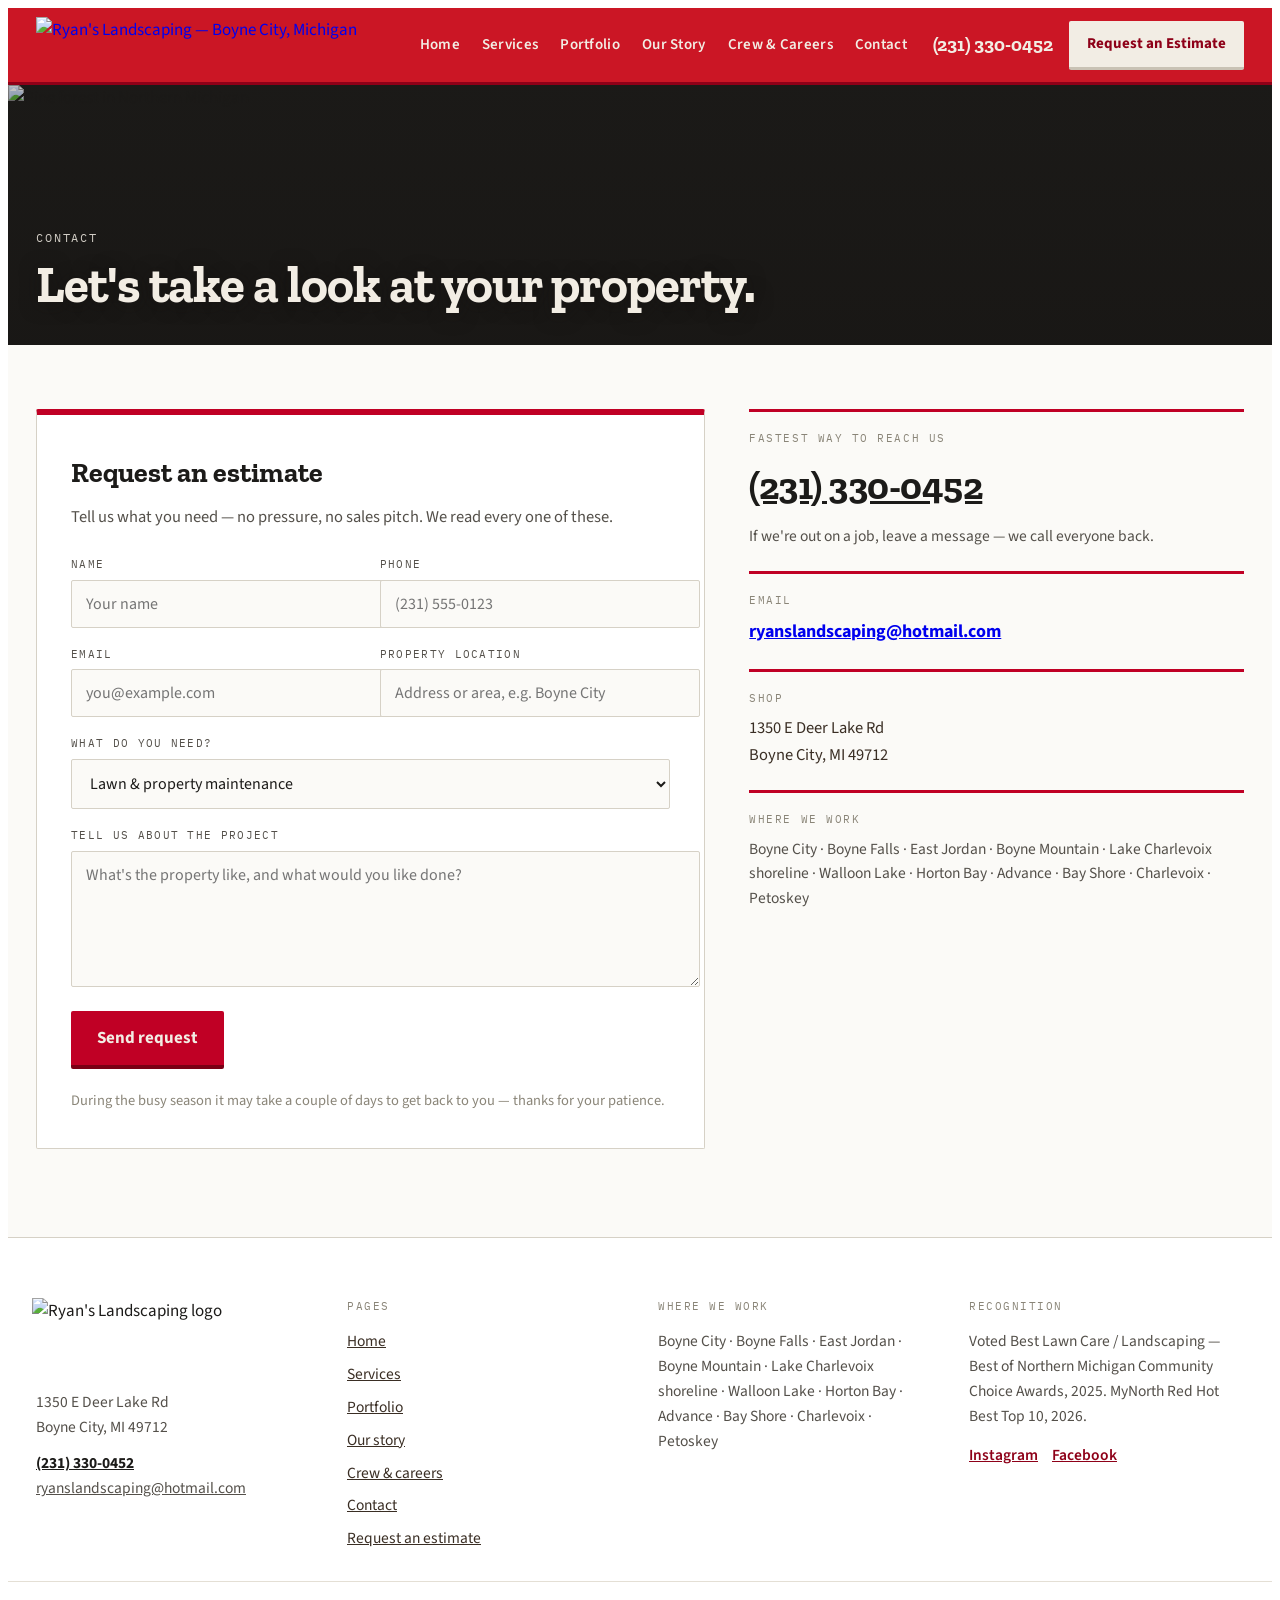
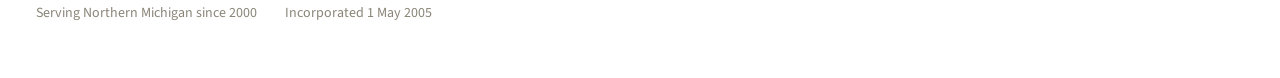
==== contact.html @ 9c2f8ccc "Add files via upload" ====
<!DOCTYPE html>
<html lang="en">
<head>
<meta charset="utf-8">
<meta name="viewport" content="width=device-width, initial-scale=1">
<title>Contact — Ryan's Landscaping</title>
<meta name="description" content="Full-service landscaping, lawn maintenance and snow removal in Boyne City and Northern Michigan since 2000.">
<link rel="preconnect" href="https://fonts.googleapis.com">
<link rel="preconnect" href="https://fonts.gstatic.com" crossorigin>
<link href="https://fonts.googleapis.com/css2?family=Zilla+Slab:ital,wght@0,400;0,600;0,700;1,600;1,700&family=Source+Sans+3:ital,wght@0,400;0,600;0,700;1,400&family=IBM+Plex+Mono:wght@400;500&display=swap" rel="stylesheet">
<link rel="stylesheet" href="styles.css">
</head>
<body>
<div data-screen-label="Contact" style="font-family:'Source Sans 3',system-ui,sans-serif;font-size:17px;line-height:1.6;background:#FBFAF7;color:#1C1B19">
  <div style="position:sticky;top:0;z-index:60">
<header style="background:#CB1625;color:#F2EDE4;border-bottom:3px solid #8E0018">
  <div style="max-width:1280px;margin:0 auto;padding:9px 28px;display:flex;align-items:center;gap:26px">
    <a href="index.html" style="display:flex;align-items:center;text-decoration:none;flex-shrink:0">
      <img src="images/logo-red.png" alt="Ryan's Landscaping — Boyne City, Michigan" style="height:56px;width:auto;display:block">
    </a>
    <nav style="display:flex;flex-wrap:wrap;gap:8px 22px;margin-left:auto;font-size:15px;font-weight:600;letter-spacing:0.02em;white-space:nowrap">
      <a href="index.html" style="color:#F2EDE4;text-decoration:none">Home</a>
      <a href="services.html" style="color:#F2EDE4;text-decoration:none">Services</a>
      <a href="portfolio.html" style="color:#F2EDE4;text-decoration:none">Portfolio</a>
      <a href="story.html" style="color:#F2EDE4;text-decoration:none">Our Story</a>
      <a href="crew.html" style="color:#F2EDE4;text-decoration:none">Crew &amp; Careers</a>
      <a href="contact.html" style="color:#F2EDE4;text-decoration:none">Contact</a>
    </nav>
    <div style="display:flex;align-items:center;gap:16px;flex-shrink:0">
      <a href="tel:+12313300452" style="color:#F2EDE4;text-decoration:none;font-family:'Zilla Slab',Georgia,serif;font-weight:700;font-size:19px;white-space:nowrap">(231) 330-0452</a>
      <a href="contact.html" style="background:#F2EDE4;color:#8E0018;text-decoration:none;font-weight:700;font-size:15px;padding:11px 18px;border-radius:2px;white-space:nowrap;border-bottom:3px solid #C9C2B4">Request an Estimate</a>
    </div>
  </div>
</header>
</div>

  <section style="position:relative;height:260px;overflow:hidden;background:#1C1B19">
    <img src="images/forest.jpg" alt="Pine forest in Northern Michigan" style="position:absolute;inset:0;width:100%;height:100%;object-fit:cover">
    <div style="position:absolute;inset:0;background:linear-gradient(to top,rgba(24,22,20,0.72),rgba(24,22,20,0.25))"></div>
    <div style="position:absolute;inset:0;display:flex;align-items:flex-end">
      <div style="max-width:1280px;width:100%;margin:0 auto;padding:0 28px 34px">
        <div style="font-family:'IBM Plex Mono',monospace;font-size:11.5px;letter-spacing:0.16em;text-transform:uppercase;color:#F2EDE4;opacity:0.85;margin-bottom:10px">Contact</div>
        <h1 style="font-family:'Zilla Slab',Georgia,serif;font-weight:700;font-size:clamp(34px,4vw,54px);line-height:1.04;letter-spacing:-1px;margin:0;color:#F2EDE4;text-shadow:0 2px 18px rgba(20,18,16,0.5)">Let's take a look at your property.</h1>
      </div>
    </div>
  </section>

  <section style="max-width:1280px;margin:0 auto;padding:64px 28px 88px">
    <div style="display:grid;grid-template-columns:minmax(0,1.15fr) minmax(0,0.85fr);gap:44px;align-items:start">
      <div style="background:#FFFFFF;border:1px solid #D6D1C6;border-top:6px solid #C00025;border-radius:2px;padding:36px 34px">
        <h2 style="font-family:'Zilla Slab',Georgia,serif;font-weight:700;font-size:28px;margin:0 0 8px">Request an estimate</h2>
        <p style="margin:0 0 26px;font-size:16.5px;color:#54504A">Tell us what you need — no pressure, no sales pitch. We read every one of these.</p>
        <form onsubmit="return sendRequest(this)"><div style="display:grid;grid-template-columns:1fr 1fr;gap:18px">
          <label style="display:grid;gap:6px">
            <span style="font-family:'IBM Plex Mono',monospace;font-size:11px;letter-spacing:0.12em;text-transform:uppercase;color:#54504A">Name</span>
            <input type="text" name="name" placeholder="Your name" style="width:100%;font-family:'Source Sans 3',sans-serif;font-size:16px;padding:12px 14px;border:1px solid #D6D1C6;border-radius:2px;background:#FBFAF7;color:#1C1B19">
          </label>
          <label style="display:grid;gap:6px">
            <span style="font-family:'IBM Plex Mono',monospace;font-size:11px;letter-spacing:0.12em;text-transform:uppercase;color:#54504A">Phone</span>
            <input type="tel" name="phone" placeholder="(231) 555-0123" style="width:100%;font-family:'Source Sans 3',sans-serif;font-size:16px;padding:12px 14px;border:1px solid #D6D1C6;border-radius:2px;background:#FBFAF7;color:#1C1B19">
          </label>
          <label style="display:grid;gap:6px">
            <span style="font-family:'IBM Plex Mono',monospace;font-size:11px;letter-spacing:0.12em;text-transform:uppercase;color:#54504A">Email</span>
            <input type="email" name="email" placeholder="you@example.com" style="width:100%;font-family:'Source Sans 3',sans-serif;font-size:16px;padding:12px 14px;border:1px solid #D6D1C6;border-radius:2px;background:#FBFAF7;color:#1C1B19">
          </label>
          <label style="display:grid;gap:6px">
            <span style="font-family:'IBM Plex Mono',monospace;font-size:11px;letter-spacing:0.12em;text-transform:uppercase;color:#54504A">Property location</span>
            <input type="text" name="address" placeholder="Address or area, e.g. Boyne City" style="width:100%;font-family:'Source Sans 3',sans-serif;font-size:16px;padding:12px 14px;border:1px solid #D6D1C6;border-radius:2px;background:#FBFAF7;color:#1C1B19">
          </label>
          <label style="display:grid;gap:6px;grid-column:1 / -1">
            <span style="font-family:'IBM Plex Mono',monospace;font-size:11px;letter-spacing:0.12em;text-transform:uppercase;color:#54504A">What do you need?</span>
            <select name="service" style="width:100%;font-family:'Source Sans 3',sans-serif;font-size:16px;padding:12px 14px;border:1px solid #D6D1C6;border-radius:2px;background:#FBFAF7;color:#1C1B19">
              <option>Lawn &amp; property maintenance</option>
              <option>Snow removal</option>
              <option>Landscape design &amp; installation</option>
              <option>Hardscaping &amp; stonework</option>
              <option>Tree services</option>
              <option>Something else / not sure</option>
            </select>
          </label>
          <label style="display:grid;gap:6px;grid-column:1 / -1">
            <span style="font-family:'IBM Plex Mono',monospace;font-size:11px;letter-spacing:0.12em;text-transform:uppercase;color:#54504A">Tell us about the project</span>
            <textarea rows="5" name="message" placeholder="What's the property like, and what would you like done?" style="width:100%;font-family:'Source Sans 3',sans-serif;font-size:16px;padding:12px 14px;border:1px solid #D6D1C6;border-radius:2px;background:#FBFAF7;color:#1C1B19;resize:vertical"></textarea>
          </label>
        </div>
        <div style="display:flex;align-items:center;gap:18px;margin-top:24px;flex-wrap:wrap">
          <button type="submit" style="font-family:'Source Sans 3',sans-serif;background:#C00025;color:#F2EDE4;font-weight:700;font-size:17px;padding:15px 26px;border-radius:2px;border:none;border-bottom:4px solid #7A0015;cursor:pointer">Send request</button>
          <span id="sent-note" style="display:none;font-size:15.5px;color:#4E8B2C;font-weight:600">Your email app should open with everything filled in — if it doesn't, just call us.</span>
        </div>
        </form><p style="margin:20px 0 0;font-size:14.5px;color:#8A8578">During the busy season it may take a couple of days to get back to you — thanks for your patience.</p>
      </div>

      <div style="display:grid;gap:22px">
        <div style="border-top:3px solid #C00025;padding-top:18px">
          <div style="font-family:'IBM Plex Mono',monospace;font-size:11px;letter-spacing:0.14em;text-transform:uppercase;color:#8A8578;margin-bottom:8px">Fastest way to reach us</div>
          <a href="tel:+12313300452" style="font-family:'Zilla Slab',Georgia,serif;font-weight:700;font-size:clamp(28px,3vw,38px);letter-spacing:-0.5px;color:#1C1B19">(231) 330-0452</a>
          <p style="margin:8px 0 0;font-size:15.5px;color:#54504A">If we're out on a job, leave a message — we call everyone back.</p>
        </div>
        <div style="border-top:3px solid #C00025;padding-top:18px">
          <div style="font-family:'IBM Plex Mono',monospace;font-size:11px;letter-spacing:0.14em;text-transform:uppercase;color:#8A8578;margin-bottom:8px">Email</div>
          <a href="mailto:ryanslandscaping@hotmail.com" style="font-weight:700;font-size:18px">ryanslandscaping@hotmail.com</a>
        </div>
        <div style="border-top:3px solid #C00025;padding-top:18px">
          <div style="font-family:'IBM Plex Mono',monospace;font-size:11px;letter-spacing:0.14em;text-transform:uppercase;color:#8A8578;margin-bottom:8px">Shop</div>
          <p style="margin:0;font-size:16.5px;color:#3A2E24">1350 E Deer Lake Rd<br>Boyne City, MI 49712</p>
        </div>
        <div style="border-top:3px solid #C00025;padding-top:18px">
          <div style="font-family:'IBM Plex Mono',monospace;font-size:11px;letter-spacing:0.14em;text-transform:uppercase;color:#8A8578;margin-bottom:8px">Where we work</div>
          <p style="margin:0;font-size:15.5px;color:#54504A">Boyne City · Boyne Falls · East Jordan · Boyne Mountain · Lake Charlevoix shoreline · Walloon Lake · Horton Bay · Advance · Bay Shore · Charlevoix · Petoskey</p>
        </div>
      </div>
    </div>
  </section>

  <footer style="background:#FFFFFF;color:#1C1B19;border-top:1px solid #D6D1C6;font-family:'Source Sans 3',system-ui,sans-serif;font-size:17px;line-height:1.6">
  <div style="max-width:1280px;margin:0 auto;padding:60px 28px 30px;display:grid;grid-template-columns:repeat(auto-fit,minmax(215px,1fr));gap:36px">
    <div>
      <img src="images/logo-white.png" alt="Ryan's Landscaping logo" style="height:76px;width:auto;display:block;margin-bottom:16px;margin-left:-4px">
      <p style="margin:0;font-size:15.5px;color:#54504A">1350 E Deer Lake Rd<br>Boyne City, MI 49712</p>
      <p style="margin:12px 0 0;font-size:15.5px"><a href="tel:+12313300452" style="color:#1C1B19;font-weight:700">(231) 330-0452</a><br><a href="mailto:ryanslandscaping@hotmail.com" style="color:#54504A">ryanslandscaping@hotmail.com</a></p>
    </div>
    <div>
      <div style="font-family:'IBM Plex Mono',monospace;font-size:11px;letter-spacing:0.14em;text-transform:uppercase;color:#8A8578;margin-bottom:14px">Pages</div>
      <div style="display:grid;gap:8px;font-size:15.5px">
        <a href="index.html" style="color:#3A2E24">Home</a>
        <a href="services.html" style="color:#3A2E24">Services</a>
        <a href="portfolio.html" style="color:#3A2E24">Portfolio</a>
        <a href="story.html" style="color:#3A2E24">Our story</a>
        <a href="crew.html" style="color:#3A2E24">Crew &amp; careers</a>
        <a href="contact.html" style="color:#3A2E24">Contact</a>
        <a href="contact.html" style="color:#3A2E24">Request an estimate</a>
      </div>
    </div>
    <div>
      <div style="font-family:'IBM Plex Mono',monospace;font-size:11px;letter-spacing:0.14em;text-transform:uppercase;color:#8A8578;margin-bottom:14px">Where we work</div>
      <p style="margin:0;font-size:15.5px;color:#54504A">Boyne City · Boyne Falls · East Jordan · Boyne Mountain · Lake Charlevoix shoreline · Walloon Lake · Horton Bay · Advance · Bay Shore · Charlevoix · Petoskey</p>
    </div>
    <div>
      <div style="font-family:'IBM Plex Mono',monospace;font-size:11px;letter-spacing:0.14em;text-transform:uppercase;color:#8A8578;margin-bottom:14px">Recognition</div>
      <p style="margin:0 0 14px;font-size:15.5px;color:#54504A">Voted Best Lawn Care / Landscaping — Best of Northern Michigan Community Choice Awards, 2025. MyNorth Red Hot Best Top 10, 2026.</p>
      <div style="display:flex;gap:14px;font-size:15.5px">
        <a href="https://www.instagram.com/ryanslandscaping_boyne/" style="color:#8E0018;font-weight:600">Instagram</a>
        <a href="https://www.facebook.com/p/Ryans-Landscaping-Inc-100071827189991/" style="color:#8E0018;font-weight:600">Facebook</a>
      </div>
    </div>
  </div>
  <div style="max-width:1280px;margin:0 auto;padding:20px 28px 46px;border-top:1px solid #E4DFD5;display:flex;flex-wrap:wrap;gap:12px 28px;font-size:14px;color:#8A8578">
    <span>Serving Northern Michigan since 2000</span>
    <span>Incorporated 1 May 2005</span>
  </div>
</footer>
</div>
<script src="script.js"></script>
</body>
</html>
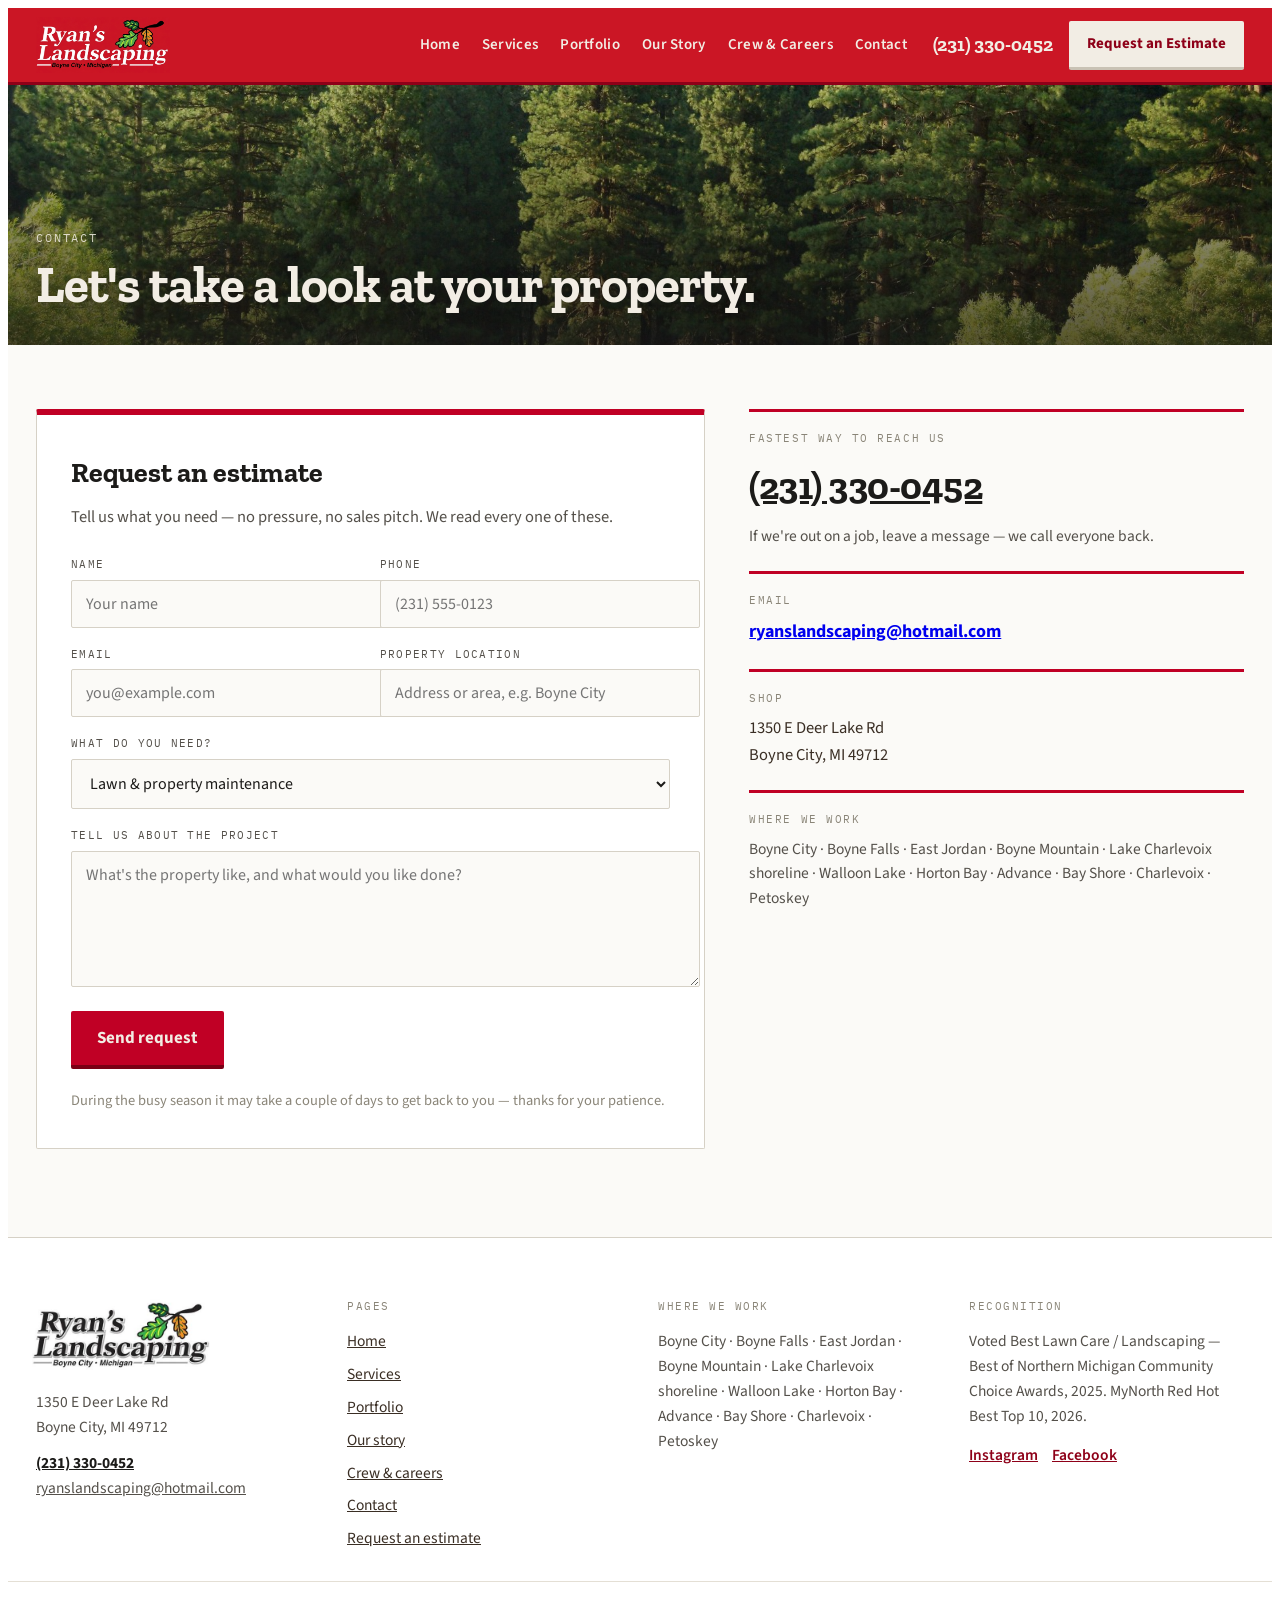
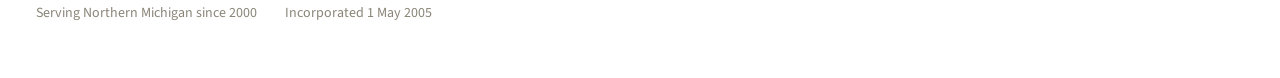
==== commit ca99df89: "Add files via upload" ====
--- a/contact.html
+++ b/contact.html
@@ -150,6 +150,14 @@
   </div>
 </footer>
 </div>
-<script src="script.js"></script>
+<script>
+function sendRequest(form) {
+  var f = form.elements;
+  var body = ['Name: ' + f.name.value, 'Phone: ' + f.phone.value, 'Email: ' + f.email.value, 'Property: ' + f.address.value, 'Service: ' + f.service.value, '', f.message.value].join('\n');
+  window.location.href = 'mailto:ryanslandscaping@hotmail.com?subject=' + encodeURIComponent('Estimate request — ' + (f.name.value || 'new inquiry')) + '&body=' + encodeURIComponent(body);
+  var n = document.getElementById('sent-note'); if (n) n.style.display = 'inline';
+  return false;
+}
+</script>
 </body>
 </html>
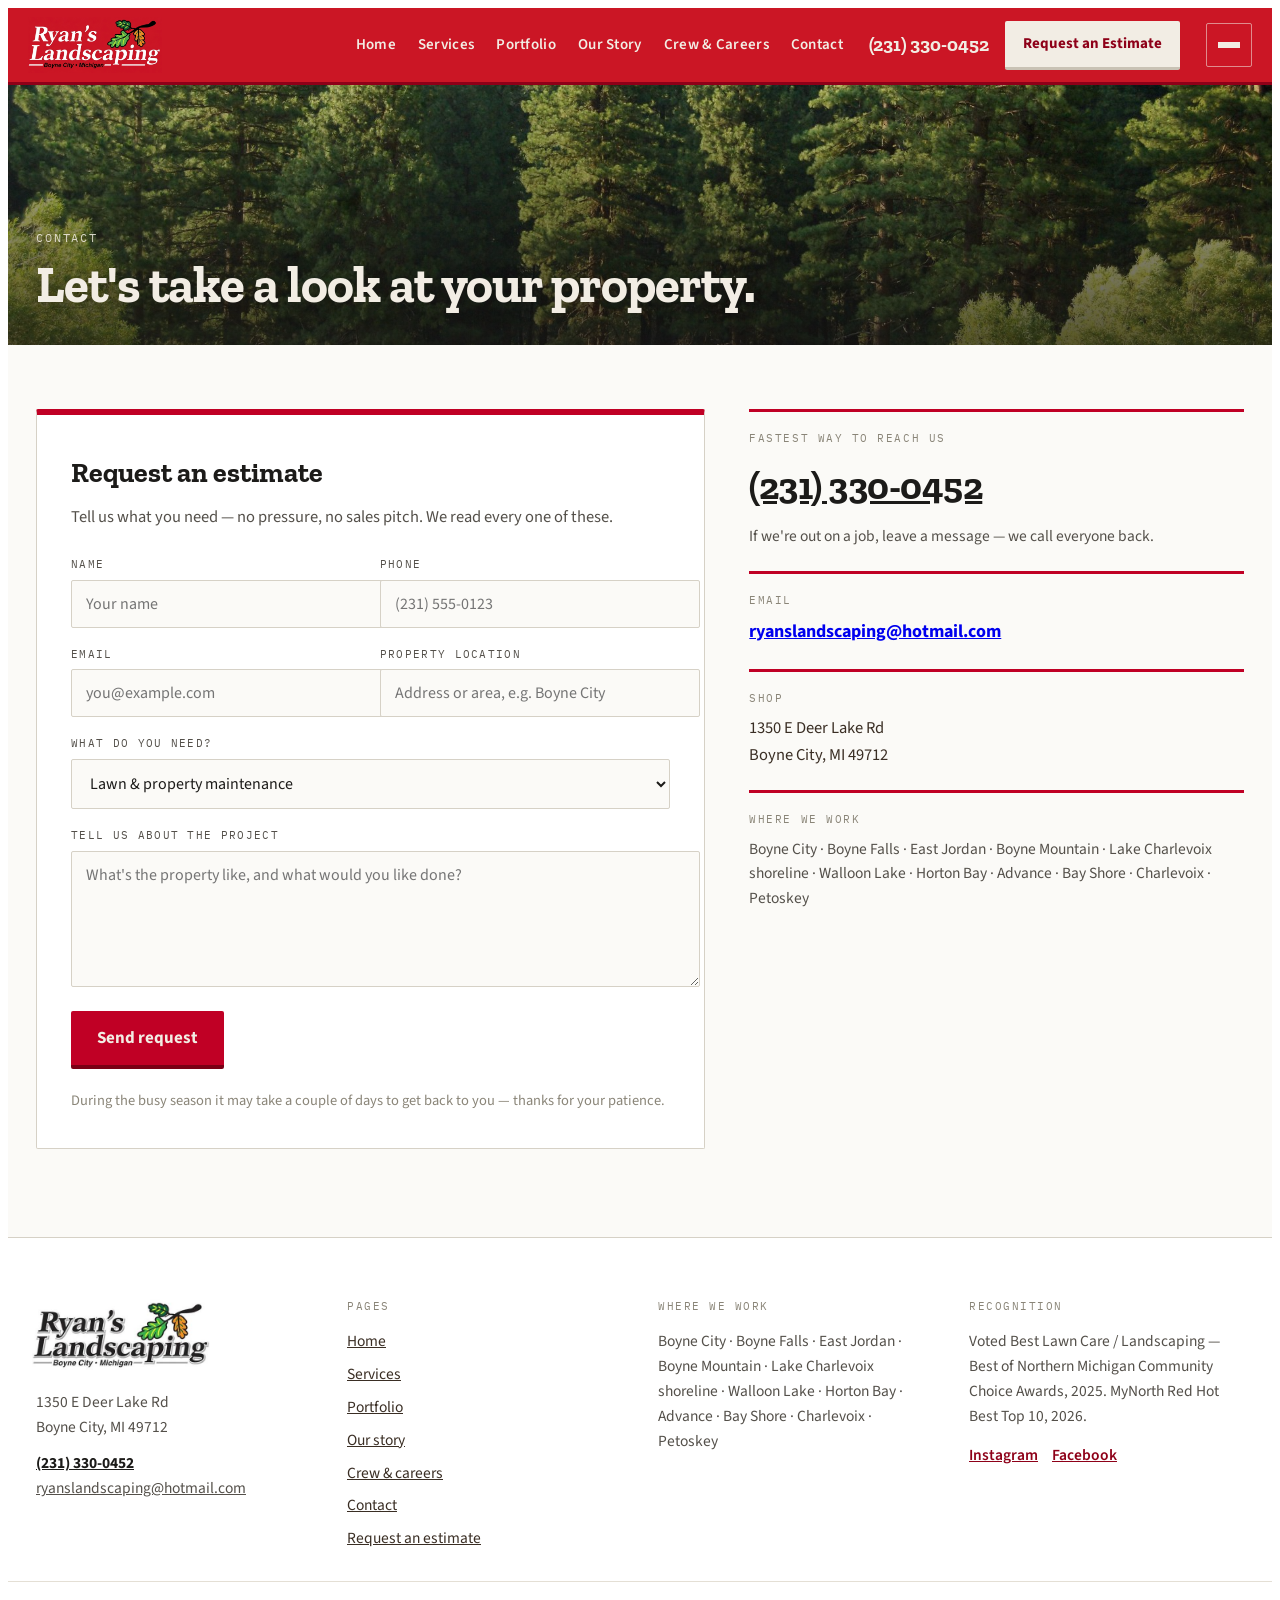
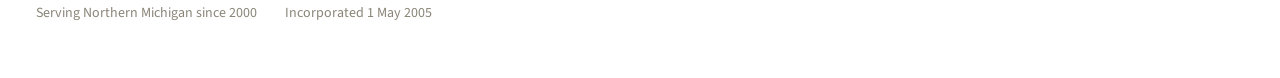
==== commit 08e3dd2a: "Add files via upload" ====
--- a/contact.html
+++ b/contact.html
@@ -14,11 +14,11 @@
 <div data-screen-label="Contact" style="font-family:'Source Sans 3',system-ui,sans-serif;font-size:17px;line-height:1.6;background:#FBFAF7;color:#1C1B19">
   <div style="position:sticky;top:0;z-index:60">
 <header style="background:#CB1625;color:#F2EDE4;border-bottom:3px solid #8E0018">
-  <div style="max-width:1280px;margin:0 auto;padding:9px 28px;display:flex;align-items:center;gap:26px">
-    <a href="index.html" style="display:flex;align-items:center;text-decoration:none;flex-shrink:0">
+  <div style="max-width:1280px;margin:0 auto;padding:9px 20px;display:flex;align-items:center;gap:26px">
+    <a href="index.html" style="display:flex;align-items:center;text-decoration:none;flex-shrink:0;margin-right:auto">
       <img src="images/logo-red.png" alt="Ryan's Landscaping — Boyne City, Michigan" style="height:56px;width:auto;display:block">
     </a>
-    <nav style="display:flex;flex-wrap:wrap;gap:8px 22px;margin-left:auto;font-size:15px;font-weight:600;letter-spacing:0.02em;white-space:nowrap">
+    <nav class="rl-nav-desktop" style="display:flex;flex-wrap:wrap;gap:8px 22px;font-size:15px;font-weight:600;letter-spacing:0.02em;white-space:nowrap">
       <a href="index.html" style="color:#F2EDE4;text-decoration:none">Home</a>
       <a href="services.html" style="color:#F2EDE4;text-decoration:none">Services</a>
       <a href="portfolio.html" style="color:#F2EDE4;text-decoration:none">Portfolio</a>
@@ -26,10 +26,27 @@
       <a href="crew.html" style="color:#F2EDE4;text-decoration:none">Crew &amp; Careers</a>
       <a href="contact.html" style="color:#F2EDE4;text-decoration:none">Contact</a>
     </nav>
-    <div style="display:flex;align-items:center;gap:16px;flex-shrink:0">
+    <div class="rl-nav-desktop" style="display:flex;align-items:center;gap:16px;flex-shrink:0">
       <a href="tel:+12313300452" style="color:#F2EDE4;text-decoration:none;font-family:'Zilla Slab',Georgia,serif;font-weight:700;font-size:19px;white-space:nowrap">(231) 330-0452</a>
       <a href="contact.html" style="background:#F2EDE4;color:#8E0018;text-decoration:none;font-weight:700;font-size:15px;padding:11px 18px;border-radius:2px;white-space:nowrap;border-bottom:3px solid #C9C2B4">Request an Estimate</a>
     </div>
+    <button class="rl-nav-toggle" onclick="var m=document.getElementById('rl-mobile-menu');m.style.display=(m.style.display==='block')?'none':'block'" aria-label="Toggle menu" style="flex-direction:column;justify-content:center;gap:5px;width:46px;height:44px;background:transparent;border:1px solid rgba(242,237,228,0.55);border-radius:2px;cursor:pointer;padding:10px 11px">
+      <span style="display:block;height:2px;background:#F2EDE4"></span>
+      <span style="display:block;height:2px;background:#F2EDE4"></span>
+      <span style="display:block;height:2px;background:#F2EDE4"></span>
+    </button>
+  </div>
+  <div id="rl-mobile-menu" style="display:none">
+    <nav class="rl-nav-mobile" style="display:flex;flex-direction:column;padding:4px 20px 18px;border-top:1px solid rgba(242,237,228,0.25)">
+      <a href="index.html" style="color:#F2EDE4;text-decoration:none;font-size:17px;font-weight:600;padding:13px 6px;border-bottom:1px solid rgba(242,237,228,0.14)">Home</a>
+      <a href="services.html" style="color:#F2EDE4;text-decoration:none;font-size:17px;font-weight:600;padding:13px 6px;border-bottom:1px solid rgba(242,237,228,0.14)">Services</a>
+      <a href="portfolio.html" style="color:#F2EDE4;text-decoration:none;font-size:17px;font-weight:600;padding:13px 6px;border-bottom:1px solid rgba(242,237,228,0.14)">Portfolio</a>
+      <a href="story.html" style="color:#F2EDE4;text-decoration:none;font-size:17px;font-weight:600;padding:13px 6px;border-bottom:1px solid rgba(242,237,228,0.14)">Our Story</a>
+      <a href="crew.html" style="color:#F2EDE4;text-decoration:none;font-size:17px;font-weight:600;padding:13px 6px;border-bottom:1px solid rgba(242,237,228,0.14)">Crew &amp; Careers</a>
+      <a href="contact.html" style="color:#F2EDE4;text-decoration:none;font-size:17px;font-weight:600;padding:13px 6px;border-bottom:1px solid rgba(242,237,228,0.14)">Contact</a>
+      <a href="tel:+12313300452" style="color:#F2EDE4;text-decoration:none;font-family:'Zilla Slab',Georgia,serif;font-weight:700;font-size:19px;padding:14px 6px 4px">Call (231) 330-0452</a>
+      <a href="contact.html" style="margin-top:14px;background:#F2EDE4;color:#8E0018;text-decoration:none;text-align:center;font-weight:700;font-size:16px;padding:13px;border-radius:2px;border-bottom:3px solid #C9C2B4">Request an Estimate</a>
+    </nav>
   </div>
 </header>
 </div>
@@ -46,11 +63,11 @@
   </section>
 
   <section style="max-width:1280px;margin:0 auto;padding:64px 28px 88px">
-    <div style="display:grid;grid-template-columns:minmax(0,1.15fr) minmax(0,0.85fr);gap:44px;align-items:start">
+    <div class="two-col" style="display:grid;grid-template-columns:minmax(0,1.15fr) minmax(0,0.85fr);gap:44px;align-items:start">
       <div style="background:#FFFFFF;border:1px solid #D6D1C6;border-top:6px solid #C00025;border-radius:2px;padding:36px 34px">
         <h2 style="font-family:'Zilla Slab',Georgia,serif;font-weight:700;font-size:28px;margin:0 0 8px">Request an estimate</h2>
         <p style="margin:0 0 26px;font-size:16.5px;color:#54504A">Tell us what you need — no pressure, no sales pitch. We read every one of these.</p>
-        <form onsubmit="return sendRequest(this)"><div style="display:grid;grid-template-columns:1fr 1fr;gap:18px">
+        <form onsubmit="return sendRequest(this)"><div class="form-grid" style="display:grid;grid-template-columns:1fr 1fr;gap:18px">
           <label style="display:grid;gap:6px">
             <span style="font-family:'IBM Plex Mono',monospace;font-size:11px;letter-spacing:0.12em;text-transform:uppercase;color:#54504A">Name</span>
             <input type="text" name="name" placeholder="Your name" style="width:100%;font-family:'Source Sans 3',sans-serif;font-size:16px;padding:12px 14px;border:1px solid #D6D1C6;border-radius:2px;background:#FBFAF7;color:#1C1B19">
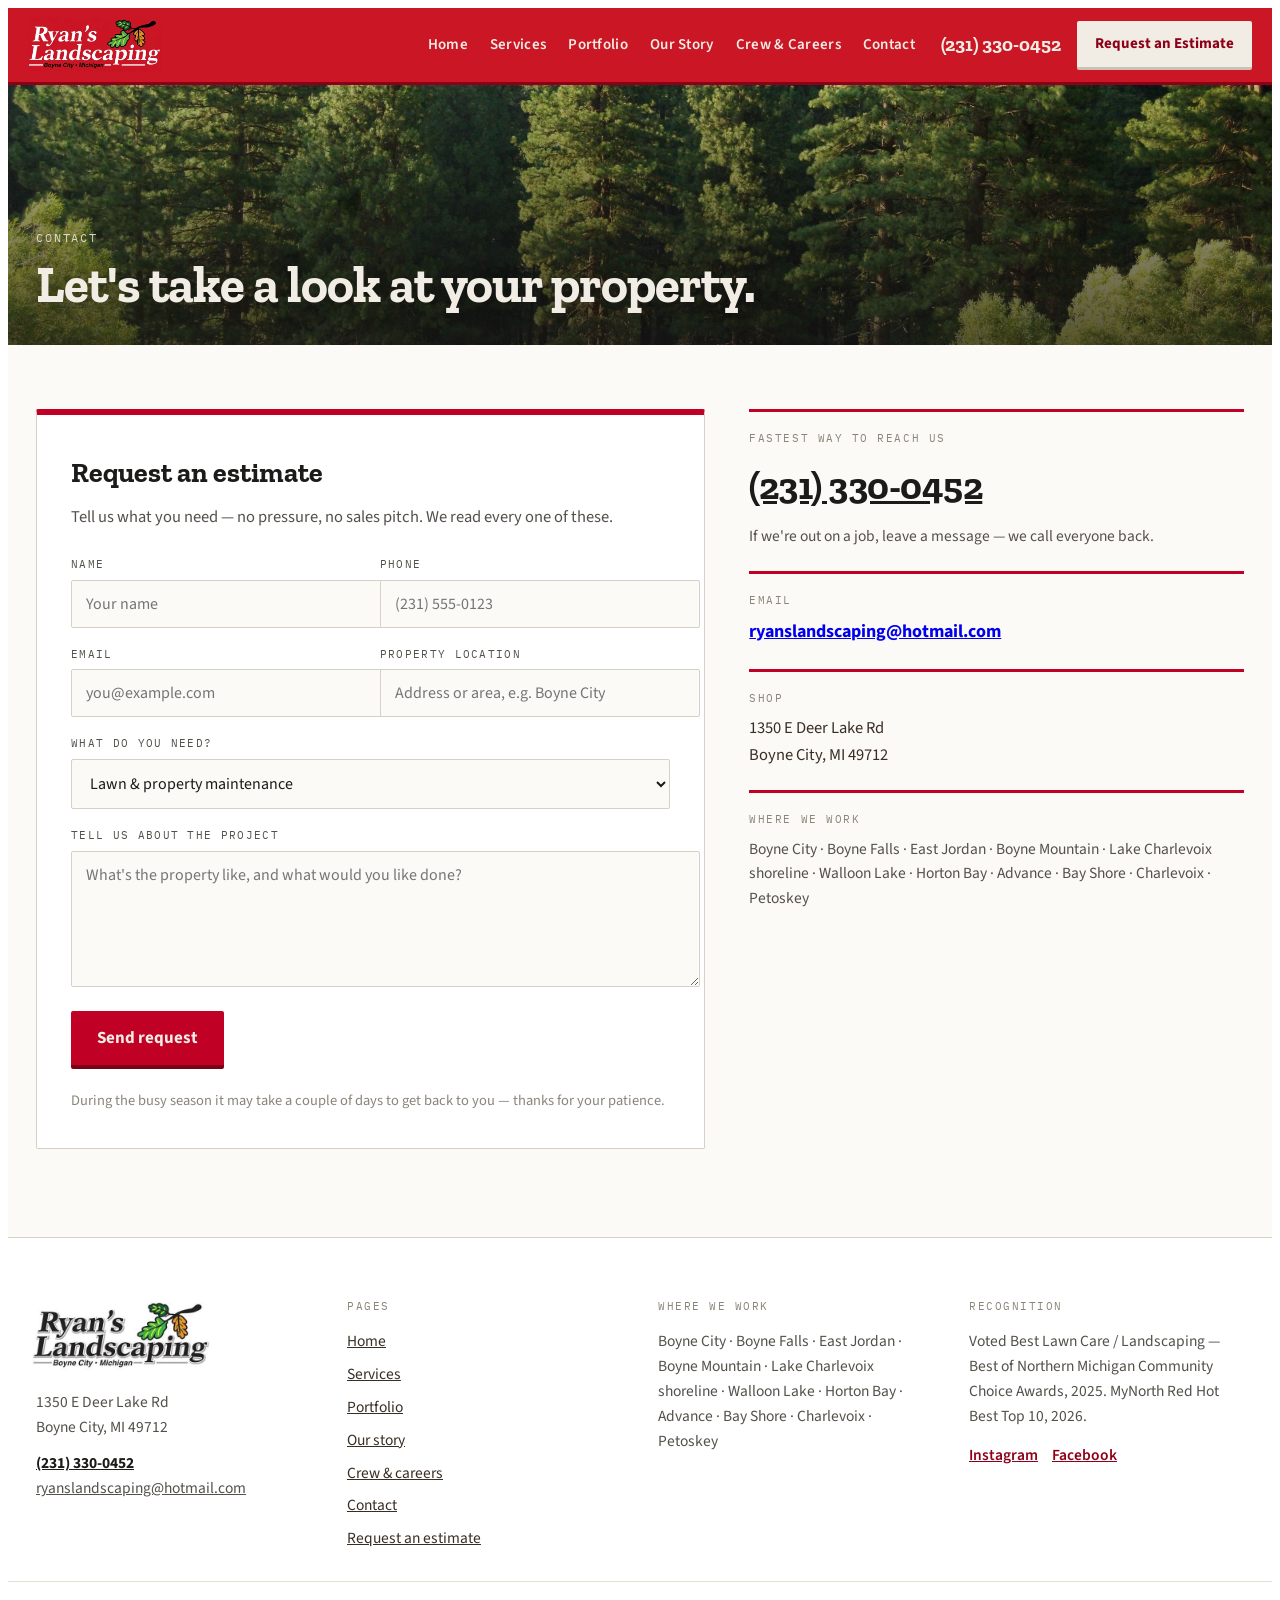
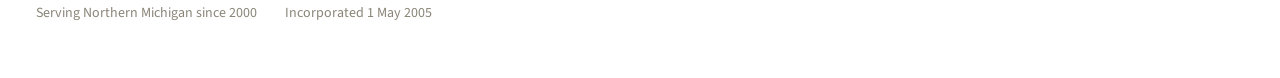
==== commit 83074519: "Add files via upload" ====
--- a/contact.html
+++ b/contact.html
@@ -30,7 +30,7 @@
       <a href="tel:+12313300452" style="color:#F2EDE4;text-decoration:none;font-family:'Zilla Slab',Georgia,serif;font-weight:700;font-size:19px;white-space:nowrap">(231) 330-0452</a>
       <a href="contact.html" style="background:#F2EDE4;color:#8E0018;text-decoration:none;font-weight:700;font-size:15px;padding:11px 18px;border-radius:2px;white-space:nowrap;border-bottom:3px solid #C9C2B4">Request an Estimate</a>
     </div>
-    <button class="rl-nav-toggle" onclick="var m=document.getElementById('rl-mobile-menu');m.style.display=(m.style.display==='block')?'none':'block'" aria-label="Toggle menu" style="flex-direction:column;justify-content:center;gap:5px;width:46px;height:44px;background:transparent;border:1px solid rgba(242,237,228,0.55);border-radius:2px;cursor:pointer;padding:10px 11px">
+    <button class="rl-nav-toggle" onclick="var m=document.getElementById('rl-mobile-menu');m.style.display=(m.style.display==='block')?'none':'block'" aria-label="Toggle menu" style="display:none;flex-direction:column;justify-content:center;gap:5px;width:46px;height:44px;background:transparent;border:1px solid rgba(242,237,228,0.55);border-radius:2px;cursor:pointer;padding:10px 11px">
       <span style="display:block;height:2px;background:#F2EDE4"></span>
       <span style="display:block;height:2px;background:#F2EDE4"></span>
       <span style="display:block;height:2px;background:#F2EDE4"></span>
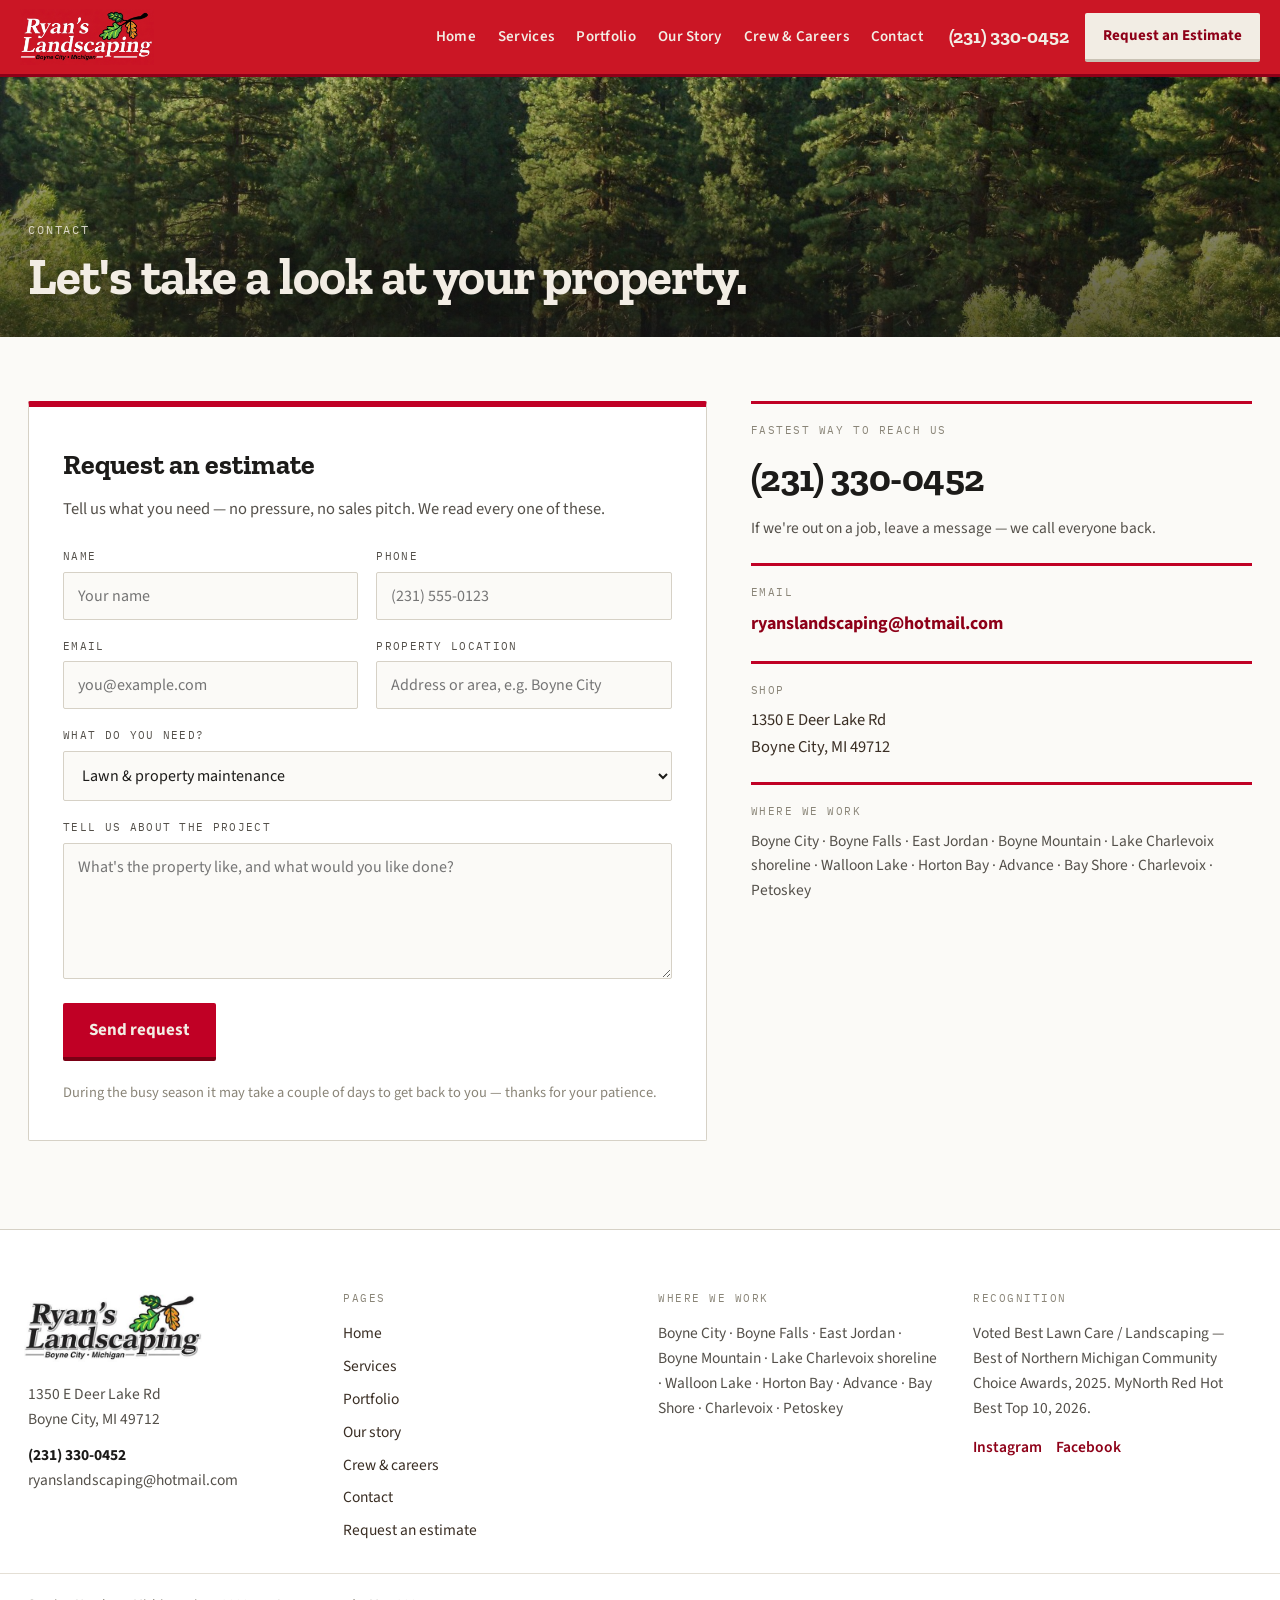
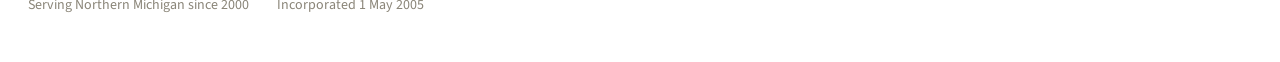
==== commit 9c3dd9aa: "Add files via upload" ====
--- a/contact.html
+++ b/contact.html
@@ -8,7 +8,35 @@
 <link rel="preconnect" href="https://fonts.googleapis.com">
 <link rel="preconnect" href="https://fonts.gstatic.com" crossorigin>
 <link href="https://fonts.googleapis.com/css2?family=Zilla+Slab:ital,wght@0,400;0,600;0,700;1,600;1,700&family=Source+Sans+3:ital,wght@0,400;0,600;0,700;1,400&family=IBM+Plex+Mono:wght@400;500&display=swap" rel="stylesheet">
-<link rel="stylesheet" href="styles.css">
+<style>
+*, *::before, *::after { box-sizing: border-box; }
+html { scroll-behavior: smooth; }
+body { margin: 0; background: #FBFAF7; color: #1C1B19; -webkit-font-smoothing: antialiased; }
+a { color: #8E0018; text-decoration: none; }
+a:hover { color: #C00025; text-decoration: underline; }
+::selection { background: #C00025; color: #F2EDE4; }
+input:focus, select:focus, textarea:focus { outline: 2px solid #C00025; outline-offset: 1px; }
+.rl-nav-toggle { display: none; }
+@media (max-width: 1120px) {
+  .rl-nav-desktop { display: none !important; }
+  .rl-nav-toggle { display: flex !important; }
+  .trust-bar { justify-content: flex-start !important; font-size: 12px !important; column-gap: 18px !important; }
+  .trust-bar .sep { display: none !important; }
+}
+@media (min-width: 1121px) {
+  .rl-nav-mobile { display: none !important; }
+  #rl-mobile-menu { display: none !important; }
+}
+@media (max-width: 900px) {
+  .two-col { grid-template-columns: 1fr !important; }
+  .form-grid { grid-template-columns: 1fr !important; }
+  .port-grid { grid-template-columns: 1fr 1fr !important; }
+  .port-grid figure { grid-column: auto !important; }
+  .stats-row { grid-template-columns: repeat(auto-fit, minmax(130px, 1fr)) !important; }
+  .tl-row { grid-template-columns: 60px 36px 1fr !important; }
+}
+@media (max-width: 560px) { .port-grid { grid-template-columns: 1fr !important; } }
+</style>
 </head>
 <body>
 <div data-screen-label="Contact" style="font-family:'Source Sans 3',system-ui,sans-serif;font-size:17px;line-height:1.6;background:#FBFAF7;color:#1C1B19">
